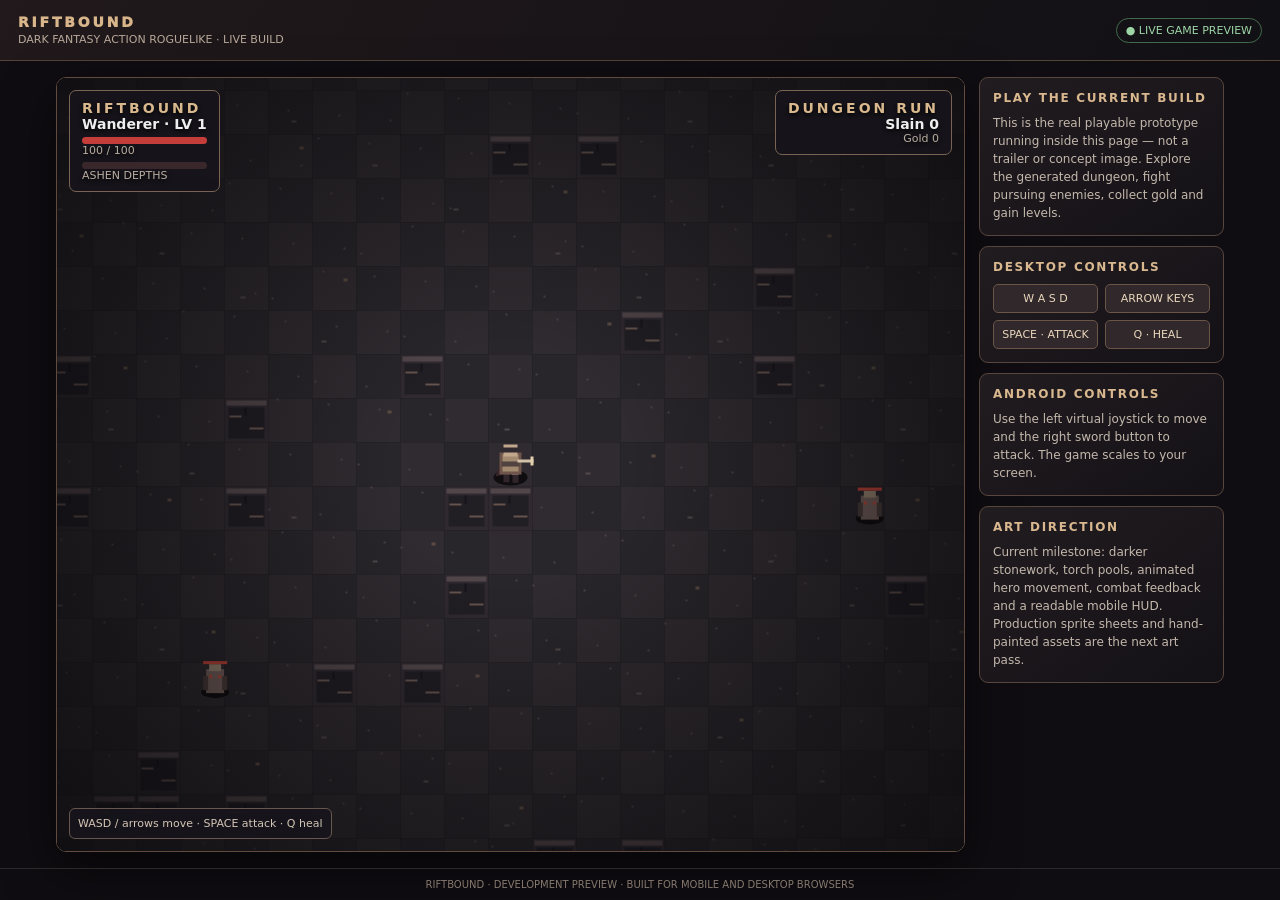
==== preview.html @ c67f5439 "Add live playable game preview page" ====
<!doctype html>
<html lang="en"><head><meta charset="utf-8"><meta name="viewport" content="width=device-width,initial-scale=1,viewport-fit=cover"><meta name="theme-color" content="#100d12"><title>Riftbound — Live Game Preview</title>
<style>
*{box-sizing:border-box}html,body{margin:0;min-height:100%;background:#100d12;color:#eee;font:14px system-ui,-apple-system,sans-serif}body{display:flex;flex-direction:column;min-height:100dvh}.head{padding:14px 18px;background:linear-gradient(120deg,#21191b,#111015);border-bottom:1px solid #554337;display:flex;align-items:center;justify-content:space-between;gap:12px}.logo{font-weight:950;letter-spacing:.2em;color:#d8b58a}.sub{font-size:11px;color:#b8a99a;margin-top:3px}.live{font-size:11px;color:#9dd5a6;border:1px solid #426b4c;border-radius:20px;padding:5px 9px}.wrap{width:min(1200px,100%);margin:auto;padding:16px;display:grid;grid-template-columns:minmax(0,1fr) 245px;gap:14px;flex:1}.stage{min-height:420px;background:#08070a;border:1px solid #604b3e;border-radius:10px;overflow:hidden;box-shadow:0 18px 50px #0009;display:flex;flex-direction:column}.stage iframe{border:0;width:100%;height:100%;min-height:520px;background:#17151a}.side{display:flex;flex-direction:column;gap:10px}.card{background:linear-gradient(145deg,#211c20,#141116);border:1px solid #57463d;border-radius:9px;padding:13px}.card h2{font-size:12px;letter-spacing:.14em;color:#d9b88f;margin:0 0 9px}.card p{font-size:12px;color:#c4b8ac;line-height:1.5;margin:0}.controls{display:grid;grid-template-columns:1fr 1fr;gap:7px;margin-top:10px}.key{background:#30282b;border:1px solid #6b5547;border-radius:5px;padding:7px;text-align:center;color:#ead7bc;font-size:11px}.foot{padding:10px 18px;color:#85796f;text-align:center;font-size:10px;border-top:1px solid #30272a}@media(max-width:760px){.wrap{display:flex;flex-direction:column;padding:9px;gap:9px}.stage{min-height:58vh}.stage iframe{min-height:58vh}.side{display:grid;grid-template-columns:1fr 1fr}.side .card:first-child{grid-column:1/-1}.head{padding:12px}.foot{padding:9px}}
</style></head><body>
<header class="head"><div><div class="logo">RIFTBOUND</div><div class="sub">DARK FANTASY ACTION ROGUELIKE · LIVE BUILD</div></div><div class="live">● LIVE GAME PREVIEW</div></header>
<main class="wrap"><section class="stage"><iframe src="./roguelike.html" title="Riftbound playable game preview" allow="fullscreen"></iframe></section><aside class="side">
<section class="card"><h2>PLAY THE CURRENT BUILD</h2><p>This is the real playable prototype running inside this page — not a trailer or concept image. Explore the generated dungeon, fight pursuing enemies, collect gold and gain levels.</p></section>
<section class="card"><h2>DESKTOP CONTROLS</h2><div class="controls"><div class="key">W A S D</div><div class="key">ARROW KEYS</div><div class="key">SPACE · ATTACK</div><div class="key">Q · HEAL</div></div></section>
<section class="card"><h2>ANDROID CONTROLS</h2><p>Use the left virtual joystick to move and the right sword button to attack. The game scales to your screen.</p></section>
<section class="card"><h2>ART DIRECTION</h2><p>Current milestone: darker stonework, torch pools, animated hero movement, combat feedback and a readable mobile HUD. Production sprite sheets and hand-painted assets are the next art pass.</p></section>
</aside></main><footer class="foot">RIFTBOUND · DEVELOPMENT PREVIEW · BUILT FOR MOBILE AND DESKTOP BROWSERS</footer></body></html>
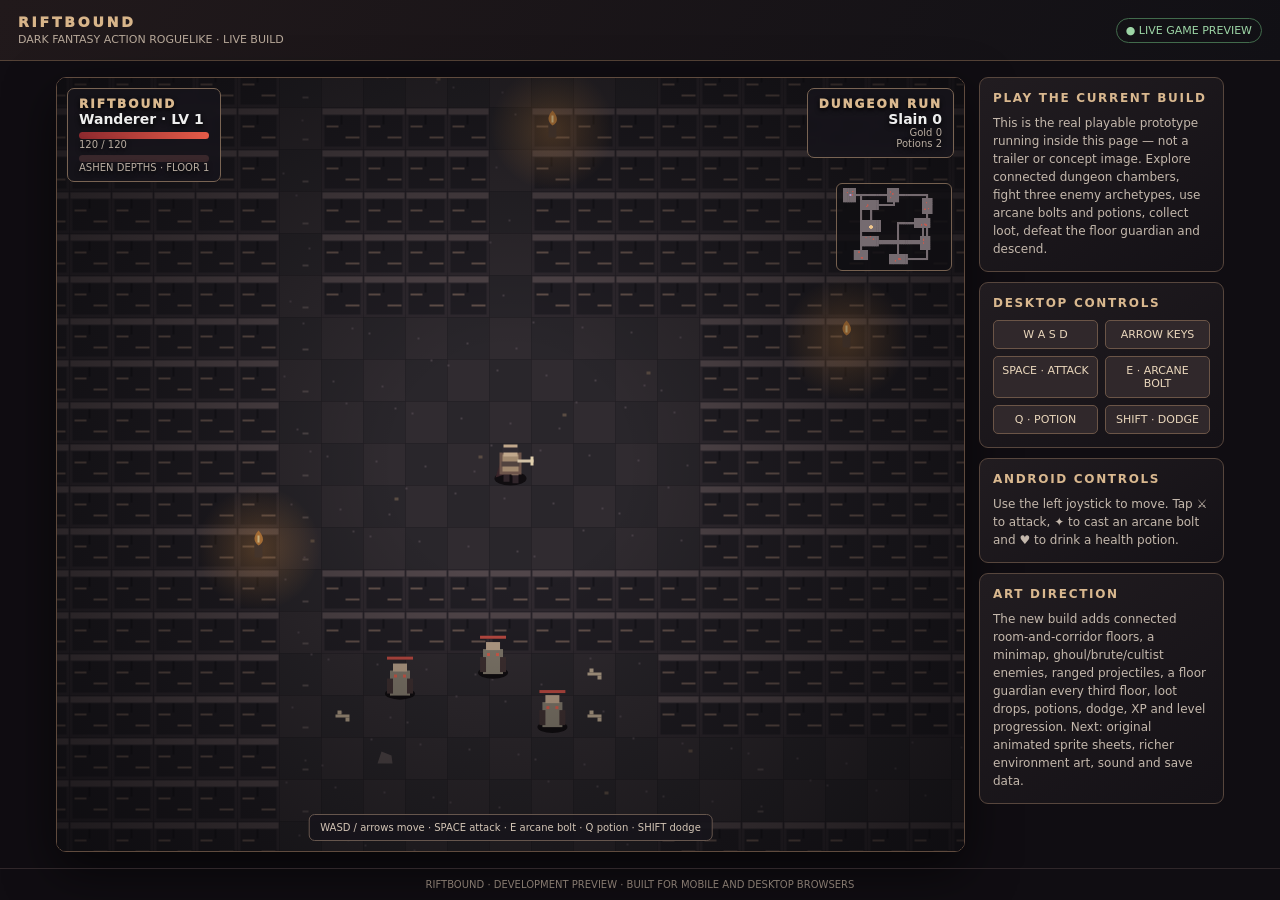
==== commit 1c61eeee: "Update live preview guide for expanded dungeon systems" ====
--- a/preview.html
+++ b/preview.html
@@ -5,8 +5,8 @@
 </style></head><body>
 <header class="head"><div><div class="logo">RIFTBOUND</div><div class="sub">DARK FANTASY ACTION ROGUELIKE · LIVE BUILD</div></div><div class="live">● LIVE GAME PREVIEW</div></header>
 <main class="wrap"><section class="stage"><iframe src="./roguelike.html" title="Riftbound playable game preview" allow="fullscreen"></iframe></section><aside class="side">
-<section class="card"><h2>PLAY THE CURRENT BUILD</h2><p>This is the real playable prototype running inside this page — not a trailer or concept image. Explore the generated dungeon, fight pursuing enemies, collect gold and gain levels.</p></section>
-<section class="card"><h2>DESKTOP CONTROLS</h2><div class="controls"><div class="key">W A S D</div><div class="key">ARROW KEYS</div><div class="key">SPACE · ATTACK</div><div class="key">Q · HEAL</div></div></section>
-<section class="card"><h2>ANDROID CONTROLS</h2><p>Use the left virtual joystick to move and the right sword button to attack. The game scales to your screen.</p></section>
-<section class="card"><h2>ART DIRECTION</h2><p>Current milestone: darker stonework, torch pools, animated hero movement, combat feedback and a readable mobile HUD. Production sprite sheets and hand-painted assets are the next art pass.</p></section>
+<section class="card"><h2>PLAY THE CURRENT BUILD</h2><p>This is the real playable prototype running inside this page — not a trailer or concept image. Explore connected dungeon chambers, fight three enemy archetypes, use arcane bolts and potions, collect loot, defeat the floor guardian and descend.</p></section>
+<section class="card"><h2>DESKTOP CONTROLS</h2><div class="controls"><div class="key">W A S D</div><div class="key">ARROW KEYS</div><div class="key">SPACE · ATTACK</div><div class="key">E · ARCANE BOLT</div><div class="key">Q · POTION</div><div class="key">SHIFT · DODGE</div></div></section>
+<section class="card"><h2>ANDROID CONTROLS</h2><p>Use the left joystick to move. Tap ⚔ to attack, ✦ to cast an arcane bolt and ♥ to drink a health potion.</p></section>
+<section class="card"><h2>ART DIRECTION</h2><p>The new build adds connected room-and-corridor floors, a minimap, ghoul/brute/cultist enemies, ranged projectiles, a floor guardian every third floor, loot drops, potions, dodge, XP and level progression. Next: original animated sprite sheets, richer environment art, sound and save data.</p></section>
 </aside></main><footer class="foot">RIFTBOUND · DEVELOPMENT PREVIEW · BUILT FOR MOBILE AND DESKTOP BROWSERS</footer></body></html>
